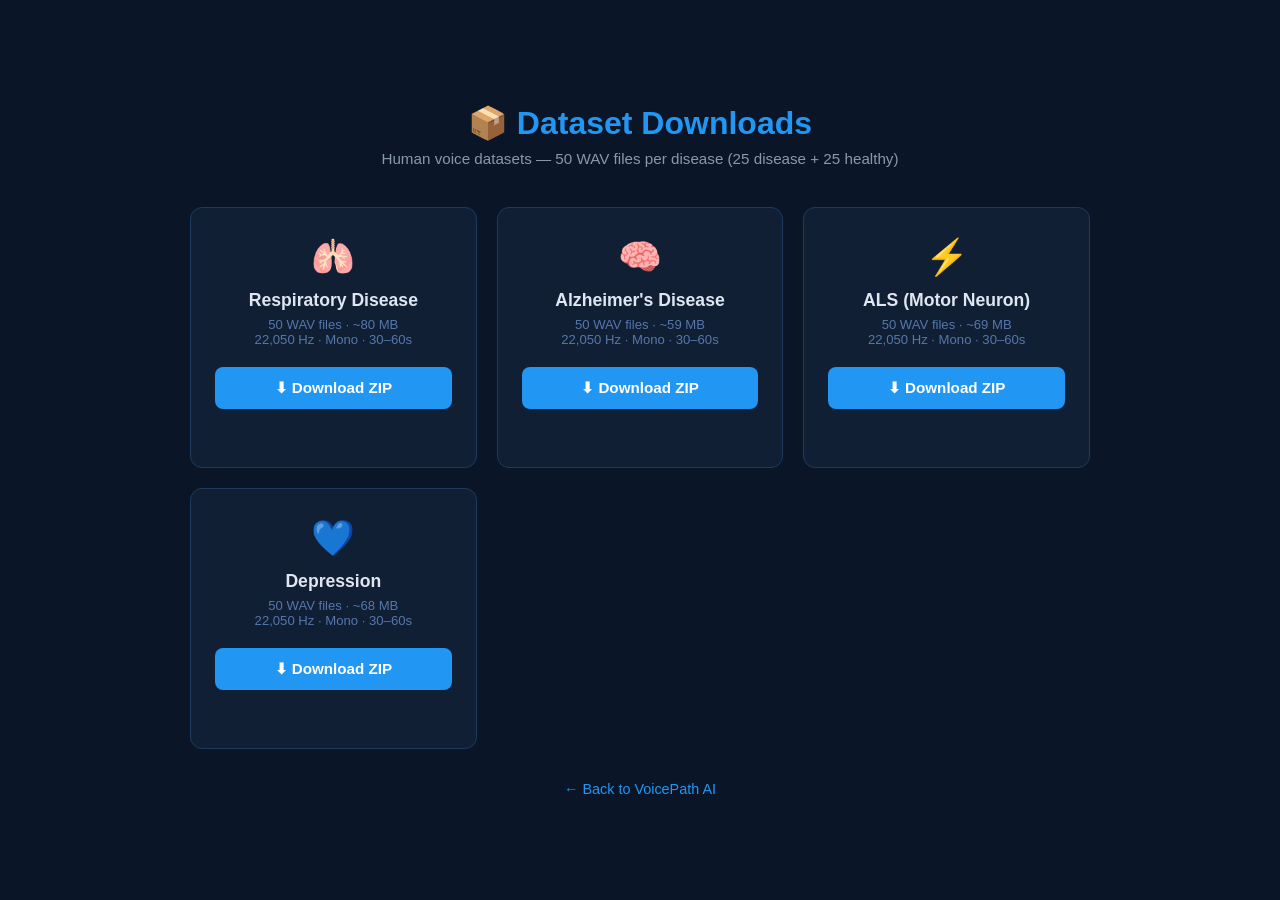
==== voicepath_ai/frontend/downloads.html @ 009ff00d "VoicePath AI — disease detection via voice samples - Flask backend with 5-disease ML models (RF, SVM" ====
<!DOCTYPE html>
<html lang="en">
<head>
<meta charset="UTF-8">
<meta name="viewport" content="width=device-width, initial-scale=1.0">
<title>Dataset Downloads — VoicePath AI</title>
<style>
  * { box-sizing: border-box; margin: 0; padding: 0; }
  body { font-family: 'Segoe UI', sans-serif; background: #0a1628; color: #e0e6f0; min-height: 100vh; display: flex; flex-direction: column; align-items: center; justify-content: center; padding: 40px 20px; }
  h1 { font-size: 2rem; color: #2196F3; margin-bottom: 8px; }
  p.sub { color: #8899aa; margin-bottom: 40px; font-size: 0.95rem; }
  .cards { display: grid; grid-template-columns: repeat(auto-fit, minmax(260px, 1fr)); gap: 20px; width: 100%; max-width: 900px; }
  .card { background: #111f35; border: 1px solid #1e3a5f; border-radius: 12px; padding: 28px 24px; text-align: center; }
  .card h2 { font-size: 1.1rem; margin-bottom: 6px; }
  .card .meta { font-size: 0.82rem; color: #5577aa; margin-bottom: 20px; }
  .card .meta span { display: block; }
  .btn { display: inline-block; padding: 12px 28px; background: #2196F3; color: #fff; border: none; border-radius: 8px; font-size: 0.95rem; font-weight: 600; cursor: pointer; width: 100%; transition: background 0.2s; }
  .btn:hover { background: #1976D2; }
  .btn:disabled { background: #1a3a5c; color: #5577aa; cursor: not-allowed; }
  .progress { margin-top: 12px; font-size: 0.82rem; color: #5577aa; min-height: 18px; }
  .icon { font-size: 2.2rem; margin-bottom: 12px; }
  a.back { color: #2196F3; text-decoration: none; margin-top: 32px; font-size: 0.9rem; }
  a.back:hover { text-decoration: underline; }
</style>
</head>
<body>

<h1>📦 Dataset Downloads</h1>
<p class="sub">Human voice datasets — 50 WAV files per disease (25 disease + 25 healthy)</p>

<div class="cards">

  <div class="card">
    <div class="icon">🫁</div>
    <h2>Respiratory Disease</h2>
    <div class="meta">
      <span>50 WAV files · ~80 MB</span>
      <span>22,050 Hz · Mono · 30–60s</span>
    </div>
    <button class="btn" onclick="downloadDataset('respiratory', this)">⬇ Download ZIP</button>
    <div class="progress" id="prog-respiratory"></div>
  </div>

  <div class="card">
    <div class="icon">🧠</div>
    <h2>Alzheimer's Disease</h2>
    <div class="meta">
      <span>50 WAV files · ~59 MB</span>
      <span>22,050 Hz · Mono · 30–60s</span>
    </div>
    <button class="btn" onclick="downloadDataset('alzheimers', this)">⬇ Download ZIP</button>
    <div class="progress" id="prog-alzheimers"></div>
  </div>

  <div class="card">
    <div class="icon">⚡</div>
    <h2>ALS (Motor Neuron)</h2>
    <div class="meta">
      <span>50 WAV files · ~69 MB</span>
      <span>22,050 Hz · Mono · 30–60s</span>
    </div>
    <button class="btn" onclick="downloadDataset('als', this)">⬇ Download ZIP</button>
    <div class="progress" id="prog-als"></div>
  </div>

  <div class="card">
    <div class="icon">💙</div>
    <h2>Depression</h2>
    <div class="meta">
      <span>50 WAV files · ~68 MB</span>
      <span>22,050 Hz · Mono · 30–60s</span>
    </div>
    <button class="btn" onclick="downloadDataset('depression', this)">⬇ Download ZIP</button>
    <div class="progress" id="prog-depression"></div>
  </div>

</div>

<a class="back" href="/">← Back to VoicePath AI</a>

<script>
async function downloadDataset(disease, btn) {
  const prog = document.getElementById('prog-' + disease);
  btn.disabled = true;
  btn.textContent = 'Downloading...';
  prog.textContent = 'Fetching file from server...';
  try {
    const res = await fetch('/' + disease + '_dataset.zip?t=' + Date.now(), { cache: 'no-store' });
    if (!res.ok) throw new Error('Server error ' + res.status);
    const ct = res.headers.get('Content-Type') || '';
    if (ct.includes('text/html')) {
      throw new Error('Got HTML instead of ZIP — try opening the page in Incognito mode');
    }
    const total = parseInt(res.headers.get('Content-Length') || '0');
    const reader = res.body.getReader();
    const chunks = [];
    let received = 0;
    while (true) {
      const { done, value } = await reader.read();
      if (done) break;
      chunks.push(value);
      received += value.length;
      if (total) {
        const pct = Math.round(received / total * 100);
        prog.textContent = `${pct}% — ${(received/1024/1024).toFixed(1)} MB`;
      } else {
        prog.textContent = `${(received/1024/1024).toFixed(1)} MB received...`;
      }
    }
    const blob = new Blob(chunks, { type: 'application/zip' });
    const url = URL.createObjectURL(blob);
    const a = document.createElement('a');
    a.href = url;
    a.download = 'VoicePath_' + disease + '_dataset.zip';
    document.body.appendChild(a);
    a.click();
    document.body.removeChild(a);
    URL.revokeObjectURL(url);
    prog.textContent = '✅ Download complete!';
    btn.textContent = '✅ Downloaded';
  } catch (e) {
    prog.textContent = '❌ Error: ' + e.message;
    btn.disabled = false;
    btn.textContent = '⬇ Download ZIP';
  }
}
</script>
</body>
</html>
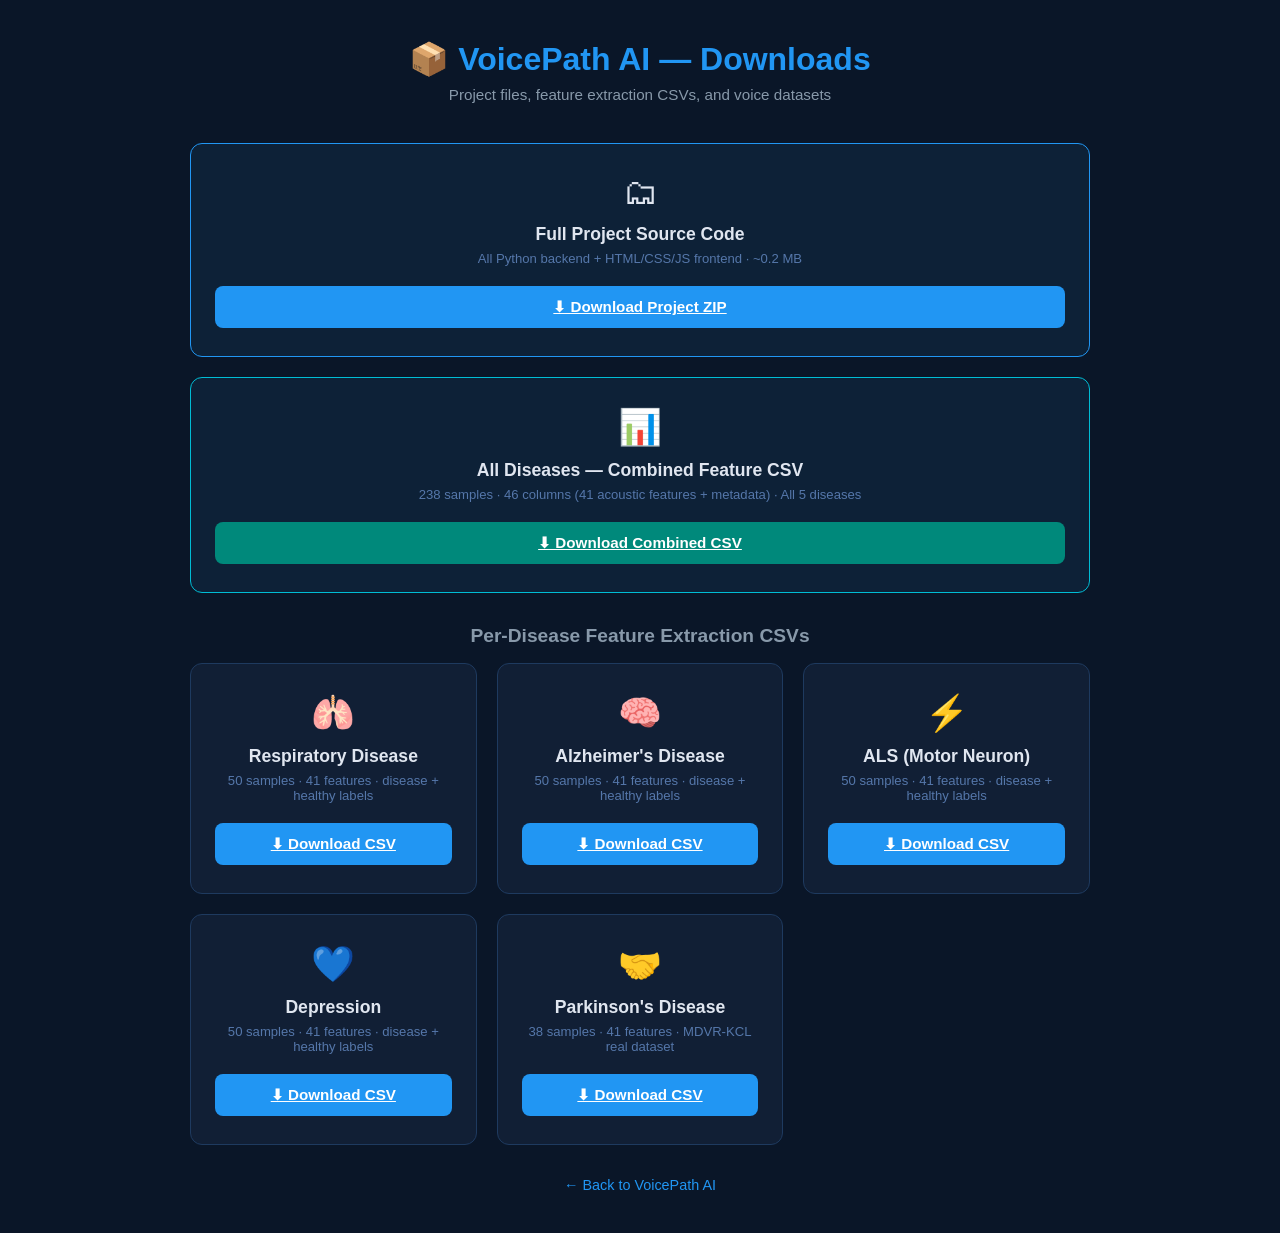
==== commit 8a5a2efa: "Add project ZIP, feature CSVs, and updated downloads page - VoicePath_AI_Project.zip — full source c" ====
--- a/voicepath_ai/frontend/downloads.html
+++ b/voicepath_ai/frontend/downloads.html
@@ -25,53 +25,65 @@
 </head>
 <body>
 
-<h1>📦 Dataset Downloads</h1>
-<p class="sub">Human voice datasets — 50 WAV files per disease (25 disease + 25 healthy)</p>
+<h1>📦 VoicePath AI — Downloads</h1>
+<p class="sub">Project files, feature extraction CSVs, and voice datasets</p>
 
+<div class="cards">
+
+  <!-- PROJECT ZIP -->
+  <div class="card" style="grid-column:1/-1;background:#0d2137;border-color:#2196F3">
+    <div class="icon">🗂</div>
+    <h2>Full Project Source Code</h2>
+    <div class="meta"><span>All Python backend + HTML/CSS/JS frontend · ~0.2 MB</span></div>
+    <a class="btn" href="/VoicePath_AI_Project.zip" download>⬇ Download Project ZIP</a>
+  </div>
+
+  <!-- COMBINED FEATURES -->
+  <div class="card" style="grid-column:1/-1;background:#0d2137;border-color:#00BCD4">
+    <div class="icon">📊</div>
+    <h2>All Diseases — Combined Feature CSV</h2>
+    <div class="meta"><span>238 samples · 46 columns (41 acoustic features + metadata) · All 5 diseases</span></div>
+    <a class="btn" href="/all_diseases_features.csv" download style="background:#00897B">⬇ Download Combined CSV</a>
+  </div>
+
+</div>
+
+<h2 style="margin:32px 0 16px;font-size:1.2rem;color:#8899aa">Per-Disease Feature Extraction CSVs</h2>
 <div class="cards">
 
   <div class="card">
     <div class="icon">🫁</div>
     <h2>Respiratory Disease</h2>
-    <div class="meta">
-      <span>50 WAV files · ~80 MB</span>
-      <span>22,050 Hz · Mono · 30–60s</span>
-    </div>
-    <button class="btn" onclick="downloadDataset('respiratory', this)">⬇ Download ZIP</button>
-    <div class="progress" id="prog-respiratory"></div>
+    <div class="meta"><span>50 samples · 41 features · disease + healthy labels</span></div>
+    <a class="btn" href="/respiratory_features.csv" download>⬇ Download CSV</a>
   </div>
 
   <div class="card">
     <div class="icon">🧠</div>
     <h2>Alzheimer's Disease</h2>
-    <div class="meta">
-      <span>50 WAV files · ~59 MB</span>
-      <span>22,050 Hz · Mono · 30–60s</span>
-    </div>
-    <button class="btn" onclick="downloadDataset('alzheimers', this)">⬇ Download ZIP</button>
-    <div class="progress" id="prog-alzheimers"></div>
+    <div class="meta"><span>50 samples · 41 features · disease + healthy labels</span></div>
+    <a class="btn" href="/alzheimers_features.csv" download>⬇ Download CSV</a>
   </div>
 
   <div class="card">
     <div class="icon">⚡</div>
     <h2>ALS (Motor Neuron)</h2>
-    <div class="meta">
-      <span>50 WAV files · ~69 MB</span>
-      <span>22,050 Hz · Mono · 30–60s</span>
-    </div>
-    <button class="btn" onclick="downloadDataset('als', this)">⬇ Download ZIP</button>
-    <div class="progress" id="prog-als"></div>
+    <div class="meta"><span>50 samples · 41 features · disease + healthy labels</span></div>
+    <a class="btn" href="/als_features.csv" download>⬇ Download CSV</a>
   </div>
 
   <div class="card">
     <div class="icon">💙</div>
     <h2>Depression</h2>
-    <div class="meta">
-      <span>50 WAV files · ~68 MB</span>
-      <span>22,050 Hz · Mono · 30–60s</span>
-    </div>
-    <button class="btn" onclick="downloadDataset('depression', this)">⬇ Download ZIP</button>
-    <div class="progress" id="prog-depression"></div>
+    <div class="meta"><span>50 samples · 41 features · disease + healthy labels</span></div>
+    <a class="btn" href="/depression_features.csv" download>⬇ Download CSV</a>
+  </div>
+
+  <div class="card">
+    <div class="icon">🤝</div>
+    <h2>Parkinson's Disease</h2>
+    <div class="meta"><span>38 samples · 41 features · MDVR-KCL real dataset</span></div>
+    <a class="btn" href="/parkinsons_features.csv" download>⬇ Download CSV</a>
   </div>
 
 </div>
@@ -79,51 +91,7 @@
 <a class="back" href="/">← Back to VoicePath AI</a>
 
 <script>
-async function downloadDataset(disease, btn) {
-  const prog = document.getElementById('prog-' + disease);
-  btn.disabled = true;
-  btn.textContent = 'Downloading...';
-  prog.textContent = 'Fetching file from server...';
-  try {
-    const res = await fetch('/' + disease + '_dataset.zip?t=' + Date.now(), { cache: 'no-store' });
-    if (!res.ok) throw new Error('Server error ' + res.status);
-    const ct = res.headers.get('Content-Type') || '';
-    if (ct.includes('text/html')) {
-      throw new Error('Got HTML instead of ZIP — try opening the page in Incognito mode');
-    }
-    const total = parseInt(res.headers.get('Content-Length') || '0');
-    const reader = res.body.getReader();
-    const chunks = [];
-    let received = 0;
-    while (true) {
-      const { done, value } = await reader.read();
-      if (done) break;
-      chunks.push(value);
-      received += value.length;
-      if (total) {
-        const pct = Math.round(received / total * 100);
-        prog.textContent = `${pct}% — ${(received/1024/1024).toFixed(1)} MB`;
-      } else {
-        prog.textContent = `${(received/1024/1024).toFixed(1)} MB received...`;
-      }
-    }
-    const blob = new Blob(chunks, { type: 'application/zip' });
-    const url = URL.createObjectURL(blob);
-    const a = document.createElement('a');
-    a.href = url;
-    a.download = 'VoicePath_' + disease + '_dataset.zip';
-    document.body.appendChild(a);
-    a.click();
-    document.body.removeChild(a);
-    URL.revokeObjectURL(url);
-    prog.textContent = '✅ Download complete!';
-    btn.textContent = '✅ Downloaded';
-  } catch (e) {
-    prog.textContent = '❌ Error: ' + e.message;
-    btn.disabled = false;
-    btn.textContent = '⬇ Download ZIP';
-  }
-}
+// Direct anchor downloads — no JS needed
 </script>
 </body>
 </html>
